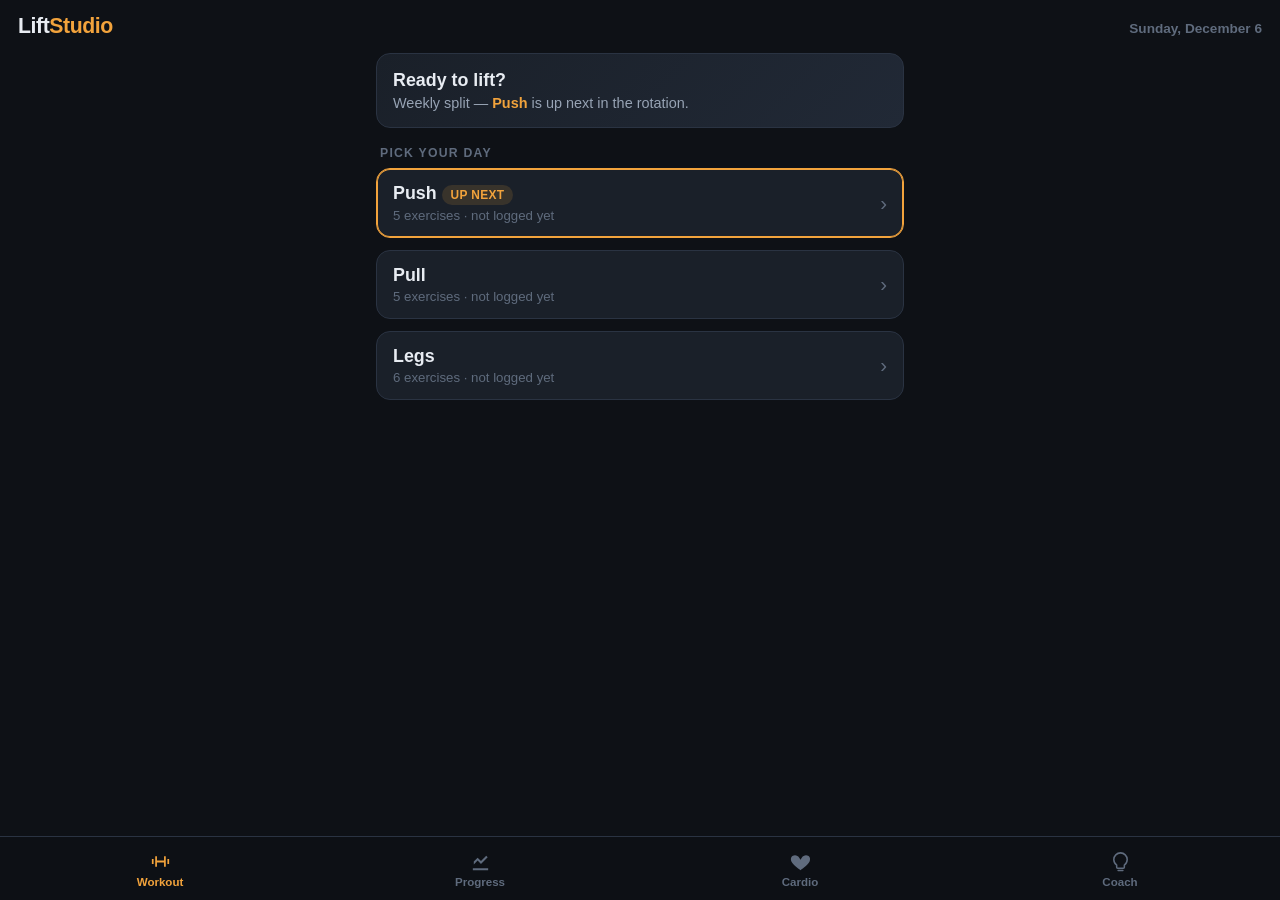
==== index.html @ c37a9b6c "Initial publish: lift-studio for GitHub Pages Co-Authored-By: Claude Opus 5.5 <noreply@anthropic.com" ====
<!DOCTYPE html>
<html lang="en">
<head>
<meta charset="UTF-8">
<meta name="viewport" content="width=device-width, initial-scale=1.0, maximum-scale=1.0, user-scalable=no, viewport-fit=cover">
<meta name="theme-color" content="#0e1116">
<meta name="apple-mobile-web-app-capable" content="yes">
<meta name="mobile-web-app-capable" content="yes">
<meta name="apple-mobile-web-app-status-bar-style" content="black-translucent">
<meta name="apple-mobile-web-app-title" content="Lift Studio">
<meta name="application-name" content="Lift Studio">
<link rel="manifest" href="manifest.webmanifest">
<link rel="icon" type="image/png" sizes="192x192" href="icons/icon-192.png">
<link rel="apple-touch-icon" sizes="180x180" href="icons/apple-touch-icon.png">
<title>Lift Studio</title>
<link rel="stylesheet" href="styles.css">
</head>
<body>
<header class="topbar">
  <div class="brand">Lift<span>Studio</span></div>
  <div class="topbar-date" id="topbarDate"></div>
</header>

<main id="view" class="view"></main>

<div id="restBar" class="rest-bar hidden">
  <div class="rest-info">
    <div class="rest-label">REST</div>
    <div class="rest-time" id="restTime">1:30</div>
  </div>
  <div class="rest-progress"><div class="rest-progress-fill" id="restFill"></div></div>
  <div class="rest-actions">
    <button class="btn-ghost" id="restPlus">+30s</button>
    <button class="btn-ghost" id="restSkip">Skip</button>
  </div>
</div>

<nav class="tabbar">
  <button class="tab active" data-tab="workout">
    <svg viewBox="0 0 24 24"><path d="M6.5 6.5h1.8v11H6.5zm9.2 0h1.8v11h-1.8zM3 9.5h1.8v5H3zm16.2 0H21v5h-1.8zM8.3 11h7.4v2H8.3z"/></svg>
    <span>Workout</span>
  </button>
  <button class="tab" data-tab="progress">
    <svg viewBox="0 0 24 24"><path d="M4 19h16v2H4zM5 12l4-4 3.5 3.5L18 6l1.5 1.5-7 7L9 11l-4 4z"/></svg>
    <span>Progress</span>
  </button>
  <button class="tab" data-tab="cardio">
    <svg viewBox="0 0 24 24"><path d="M12 21s-7.5-4.9-9.5-9C1 8.5 3 5.5 6.2 5.5c1.9 0 3.4 1 4.3 2.4l1.5 2.3 1.5-2.3c.9-1.4 2.4-2.4 4.3-2.4 3.2 0 5.2 3 3.7 6.5-2 4.1-9.5 9-9.5 9z"/></svg>
    <span>Cardio</span>
  </button>
  <button class="tab" data-tab="coach">
    <svg viewBox="0 0 24 24"><path d="M12 3a7 7 0 0 0-7 7c0 2.4 1.2 4.5 3 5.7V18a1 1 0 0 0 1 1h6a1 1 0 0 0 1-1v-2.3c1.8-1.2 3-3.3 3-5.7a7 7 0 0 0-7-7zM9.5 21.5h5" stroke-width="1.6" fill="none" stroke="currentColor" stroke-linecap="round"/></svg>
    <span>Coach</span>
  </button>
</nav>

<div id="modalRoot"></div>

<script src="program.js"></script>
<script src="app.js"></script>
<script>
  // Offline support: only register over https (GitHub Pages) or localhost.
  if ('serviceWorker' in navigator &&
      (location.protocol === 'https:' || ['localhost', '127.0.0.1', '[::1]'].includes(location.hostname))) {
    window.addEventListener('load', () => {
      navigator.serviceWorker.register('sw.js', { scope: './' }).catch(err => console.warn('SW registration failed', err));
    });
  }
</script>
</body>
</html>
---- styles.css ----
/* Lift Studio — mobile-first, dark, dependency-free */
:root {
  --bg: #0e1116;
  --bg-2: #151a22;
  --card: #1a2029;
  --card-2: #212936;
  --line: #2a3342;
  --text: #e8ecf2;
  --text-dim: #97a3b4;
  --text-faint: #5f6b7d;
  --accent: #f2a33c;      /* amber — plates & progress */
  --accent-soft: rgba(242,163,60,.14);
  --green: #4cc38a;
  --green-soft: rgba(76,195,138,.14);
  --blue: #5ea2ef;
  --blue-soft: rgba(94,162,239,.14);
  --red: #e5645f;
  --red-soft: rgba(229,100,95,.14);
  --radius: 14px;
  --tabbar-h: 64px;
}

* { margin: 0; padding: 0; box-sizing: border-box; -webkit-tap-highlight-color: transparent; }
html { font-size: 16px; }
body {
  font-family: -apple-system, BlinkMacSystemFont, "SF Pro Text", "Segoe UI", Roboto, sans-serif;
  background: var(--bg);
  color: var(--text);
  min-height: 100dvh;
  padding-bottom: calc(var(--tabbar-h) + env(safe-area-inset-bottom));
  padding-left: env(safe-area-inset-left);
  padding-right: env(safe-area-inset-right);
  user-select: none;
  -webkit-user-select: none;
}
input, textarea { user-select: text; -webkit-user-select: text; }

/* ---------- chrome ---------- */
.topbar {
  display: flex; align-items: baseline; justify-content: space-between;
  padding: calc(14px + env(safe-area-inset-top)) 18px 10px;
  position: sticky; top: 0; z-index: 20;
  background: linear-gradient(var(--bg) 75%, transparent);
}
.brand { font-size: 1.25rem; font-weight: 800; letter-spacing: -.02em; }
.brand span { color: var(--accent); font-weight: 800; }
.topbar-date { color: var(--text-faint); font-size: .8rem; font-weight: 600; }

.tabbar {
  position: fixed; bottom: 0; left: 0; right: 0; z-index: 30;
  height: calc(var(--tabbar-h) + env(safe-area-inset-bottom));
  padding-bottom: env(safe-area-inset-bottom);
  display: flex;
  background: rgba(14,17,22,.92);
  backdrop-filter: blur(14px);
  border-top: 1px solid var(--line);
}
.tab {
  flex: 1; display: flex; flex-direction: column; align-items: center; justify-content: center; gap: 3px;
  background: none; border: none; color: var(--text-faint); font-size: .68rem; font-weight: 700;
  cursor: pointer; font-family: inherit;
}
.tab svg { width: 23px; height: 23px; fill: currentColor; }
.tab.active { color: var(--accent); }

.view { padding: 4px 16px 24px; max-width: 560px; margin: 0 auto; }

/* ---------- shared ---------- */
.card {
  background: var(--card); border: 1px solid var(--line); border-radius: var(--radius);
  padding: 14px 16px; margin-bottom: 12px;
}
.section-title {
  font-size: .72rem; font-weight: 800; letter-spacing: .1em; text-transform: uppercase;
  color: var(--text-faint); margin: 18px 4px 8px;
}
.btn {
  display: inline-flex; align-items: center; justify-content: center; gap: 6px;
  background: var(--accent); color: #17110a; border: none; border-radius: 12px;
  font: inherit; font-weight: 800; font-size: .95rem; padding: 13px 18px; cursor: pointer;
  width: 100%;
}
.btn:active { transform: scale(.985); }
.btn.secondary { background: var(--card-2); color: var(--text); border: 1px solid var(--line); }
.btn.danger { background: var(--red-soft); color: var(--red); }
.btn-ghost {
  background: none; border: 1px solid var(--line); border-radius: 10px; color: var(--text-dim);
  font: inherit; font-weight: 700; font-size: .82rem; padding: 8px 12px; cursor: pointer;
}
.btn-row { display: flex; gap: 10px; }
.btn-row .btn { flex: 1; }
.hidden { display: none !important; }
.muted { color: var(--text-dim); font-size: .85rem; }
.faint { color: var(--text-faint); font-size: .8rem; }

.pill {
  display: inline-block; padding: 3px 9px; border-radius: 999px;
  font-size: .7rem; font-weight: 800; letter-spacing: .03em;
}
.pill.amber { background: var(--accent-soft); color: var(--accent); }
.pill.green { background: var(--green-soft); color: var(--green); }
.pill.blue  { background: var(--blue-soft);  color: var(--blue); }
.pill.red   { background: var(--red-soft);   color: var(--red); }
.pill.gray  { background: var(--card-2); color: var(--text-dim); }

/* ---------- day picker ---------- */
.day-card {
  display: flex; align-items: center; justify-content: space-between; gap: 12px;
  cursor: pointer;
}
.day-card.suggested { border-color: var(--accent); box-shadow: 0 0 0 1px var(--accent) inset; }
.day-card h3 { font-size: 1.05rem; font-weight: 800; }
.day-card .day-meta { color: var(--text-faint); font-size: .78rem; margin-top: 3px; }
.day-arrow { color: var(--text-faint); font-size: 1.2rem; }

.hero {
  background: linear-gradient(135deg, var(--card) 0%, var(--card-2) 100%);
  border: 1px solid var(--line); border-radius: var(--radius);
  padding: 16px; margin-bottom: 14px;
}
.hero h2 { font-size: 1.05rem; margin-bottom: 4px; }

/* ---------- active workout ---------- */
.workout-head {
  display: flex; align-items: center; justify-content: space-between; margin: 6px 2px 12px;
}
.workout-head h2 { font-size: 1.3rem; font-weight: 800; }
.ex-card { padding: 0; overflow: hidden; }
.ex-head { padding: 13px 15px 4px; cursor: pointer; }
.ex-title-row { display: flex; justify-content: space-between; align-items: baseline; gap: 8px; }
.ex-name { font-weight: 800; font-size: .98rem; }
.ex-target { color: var(--accent); font-weight: 800; font-size: .95rem; white-space: nowrap; }
.ex-sub { display: flex; gap: 8px; flex-wrap: wrap; align-items: center; margin-top: 4px; color: var(--text-dim); font-size: .8rem; }
.plate-math { color: var(--text-faint); font-size: .78rem; margin-top: 4px; }
.plate-math b { color: var(--text-dim); font-weight: 700; }
.ex-note-line { color: var(--blue); font-size: .78rem; margin-top: 4px; }

.set-dots { display: flex; gap: 8px; padding: 10px 15px 13px; flex-wrap: wrap; }
.set-dot {
  min-width: 52px; height: 44px; border-radius: 11px; border: 1.5px dashed var(--line);
  background: none; color: var(--text-faint); font: inherit; font-weight: 800; font-size: .9rem;
  cursor: pointer; display: flex; flex-direction: column; align-items: center; justify-content: center;
  padding: 0 8px;
}
.set-dot.next { border-style: solid; border-color: var(--accent); color: var(--accent); }
.set-dot.done { border-style: solid; border-color: transparent; background: var(--card-2); color: var(--text); }
.set-dot.done.e-easy  { box-shadow: inset 0 -3px 0 var(--green); }
.set-dot.done.e-solid { box-shadow: inset 0 -3px 0 var(--blue); }
.set-dot.done.e-grind { box-shadow: inset 0 -3px 0 var(--red); }
.set-dot small { font-size: .62rem; font-weight: 700; color: var(--text-faint); }

/* set logger (inline expand) */
.logger { border-top: 1px solid var(--line); background: var(--bg-2); padding: 14px 15px; }
.logger-row { display: flex; align-items: center; justify-content: space-between; gap: 10px; margin-bottom: 12px; }
.stepper { display: flex; align-items: center; gap: 2px; background: var(--card-2); border-radius: 12px; border: 1px solid var(--line); }
.stepper button {
  width: 46px; height: 48px; border: none; background: none; color: var(--accent);
  font-size: 1.4rem; font-weight: 800; cursor: pointer; font-family: inherit;
}
.stepper .stepper-val { min-width: 64px; text-align: center; font-weight: 800; font-size: 1.15rem; }
.stepper .stepper-val small { display: block; font-size: .62rem; color: var(--text-faint); font-weight: 700; letter-spacing: .05em; }
.effort-row { display: flex; gap: 8px; margin-bottom: 12px; }
.effort-btn {
  flex: 1; padding: 11px 0; border-radius: 11px; border: 1px solid var(--line); background: var(--card-2);
  color: var(--text-dim); font: inherit; font-weight: 800; font-size: .85rem; cursor: pointer;
}
.effort-btn.sel-easy  { background: var(--green-soft); border-color: var(--green); color: var(--green); }
.effort-btn.sel-solid { background: var(--blue-soft);  border-color: var(--blue);  color: var(--blue); }
.effort-btn.sel-grind { background: var(--red-soft);   border-color: var(--red);   color: var(--red); }
.logger textarea, .modal textarea, .modal input[type=text], .modal input[type=number], .cardio-form input, .cardio-form textarea {
  width: 100%; background: var(--card-2); border: 1px solid var(--line); border-radius: 10px;
  color: var(--text); font: inherit; font-size: .9rem; padding: 10px 12px; resize: none;
}
.logger textarea { margin-bottom: 12px; }

/* rest bar */
.rest-bar {
  position: fixed; left: 12px; right: 12px; bottom: calc(var(--tabbar-h) + env(safe-area-inset-bottom) + 10px);
  z-index: 40; background: var(--card-2); border: 1px solid var(--accent);
  border-radius: 14px; padding: 10px 14px;
  display: flex; align-items: center; gap: 12px;
  box-shadow: 0 8px 30px rgba(0,0,0,.5);
  max-width: 560px; margin: 0 auto;
}
.rest-label { font-size: .6rem; font-weight: 800; letter-spacing: .12em; color: var(--text-faint); }
.rest-time { font-size: 1.3rem; font-weight: 800; font-variant-numeric: tabular-nums; color: var(--accent); }
.rest-progress { flex: 1; height: 5px; border-radius: 3px; background: var(--line); overflow: hidden; }
.rest-progress-fill { height: 100%; background: var(--accent); width: 100%; transition: width 1s linear; }
.rest-actions { display: flex; gap: 6px; }

/* ---------- modal ---------- */
.modal-backdrop {
  position: fixed; inset: 0; background: rgba(0,0,0,.6); z-index: 50;
  display: flex; align-items: flex-end; justify-content: center;
}
.modal {
  background: var(--bg-2); border: 1px solid var(--line); border-radius: 20px 20px 0 0;
  padding: 20px 18px calc(20px + env(safe-area-inset-bottom));
  width: 100%; max-width: 560px; max-height: 86dvh; overflow-y: auto;
}
.modal h3 { font-size: 1.1rem; margin-bottom: 6px; }
.modal .muted { margin-bottom: 14px; }
.check-row { display: flex; gap: 8px; margin: 10px 0 16px; }

/* progression banners */
.prog-banner { border-radius: 12px; padding: 12px 14px; margin-bottom: 10px; font-size: .88rem; }
.prog-banner.up   { background: var(--green-soft); border: 1px solid var(--green); }
.prog-banner.down { background: var(--red-soft); border: 1px solid var(--red); }
.prog-banner.info { background: var(--blue-soft); border: 1px solid var(--blue); }
.prog-banner b { font-weight: 800; }
.prog-banner .prog-actions { display: flex; gap: 8px; margin-top: 10px; }
.prog-banner .btn-ghost { flex: 1; color: var(--text); }
.prog-banner .btn-ghost.primary { border-color: var(--green); color: var(--green); font-weight: 800; }
.prog-banner.down .btn-ghost.primary { border-color: var(--red); color: var(--red); }

/* ---------- progress tab ---------- */
.ex-picker { display: flex; gap: 8px; overflow-x: auto; padding: 4px 2px 10px; scrollbar-width: none; }
.ex-picker::-webkit-scrollbar { display: none; }
.chip {
  flex: 0 0 auto; padding: 8px 14px; border-radius: 999px; border: 1px solid var(--line);
  background: var(--card); color: var(--text-dim); font: inherit; font-size: .8rem; font-weight: 700; cursor: pointer;
  white-space: nowrap;
}
.chip.active { background: var(--accent-soft); border-color: var(--accent); color: var(--accent); }
.chart-wrap { margin: 4px 0 8px; }
.chart-wrap svg { width: 100%; height: auto; display: block; }
.stat-row { display: flex; gap: 10px; margin-bottom: 12px; }
.stat {
  flex: 1; background: var(--card); border: 1px solid var(--line); border-radius: 12px;
  padding: 10px 12px; text-align: center;
}
.stat .stat-val { font-size: 1.15rem; font-weight: 800; color: var(--text); }
.stat .stat-label { font-size: .64rem; font-weight: 700; letter-spacing: .06em; text-transform: uppercase; color: var(--text-faint); margin-top: 2px; }
.hist-item { cursor: pointer; }
.hist-head { display: flex; justify-content: space-between; align-items: baseline; }
.hist-detail { margin-top: 10px; border-top: 1px solid var(--line); padding-top: 10px; font-size: .84rem; color: var(--text-dim); }
.hist-detail div { margin-bottom: 4px; }

/* ---------- cardio ---------- */
.kind-row { display: flex; gap: 8px; flex-wrap: wrap; margin-bottom: 12px; }
.cardio-form .form-row { display: flex; gap: 10px; margin-bottom: 12px; }
.cardio-form label { display: block; font-size: .7rem; font-weight: 800; letter-spacing: .06em; text-transform: uppercase; color: var(--text-faint); margin-bottom: 5px; }
.cardio-form .form-row > div { flex: 1; }

/* ---------- coach ---------- */
.coach-pre {
  background: var(--card); border: 1px solid var(--line); border-radius: var(--radius);
  padding: 14px; font-family: ui-monospace, "SF Mono", Menlo, monospace; font-size: .72rem;
  color: var(--text-dim); white-space: pre-wrap; max-height: 300px; overflow-y: auto;
  user-select: text; -webkit-user-select: text;
}
.settings-row { display: flex; justify-content: space-between; align-items: center; padding: 10px 0; border-bottom: 1px solid var(--line); gap: 12px; }
.settings-row:last-child { border-bottom: none; }
.settings-row .s-label { font-size: .88rem; font-weight: 600; }
.settings-row .s-sub { color: var(--text-faint); font-size: .74rem; margin-top: 2px; }
.settings-row input { width: 130px; text-align: right; background: var(--card-2); border: 1px solid var(--line); border-radius: 8px; color: var(--text); font: inherit; font-size: .85rem; padding: 7px 10px; }

.toast {
  position: fixed; left: 50%; transform: translateX(-50%);
  bottom: calc(var(--tabbar-h) + env(safe-area-inset-bottom) + 14px);
  background: var(--card-2); border: 1px solid var(--green); color: var(--text);
  padding: 10px 18px; border-radius: 999px; font-size: .85rem; font-weight: 700; z-index: 60;
  animation: toastin .2s ease;
}
@keyframes toastin { from { opacity: 0; transform: translateX(-50%) translateY(8px); } }

@media (min-width: 700px) {
  html { font-size: 17px; }
  .modal-backdrop { align-items: center; }
  .modal { border-radius: 20px; }
}
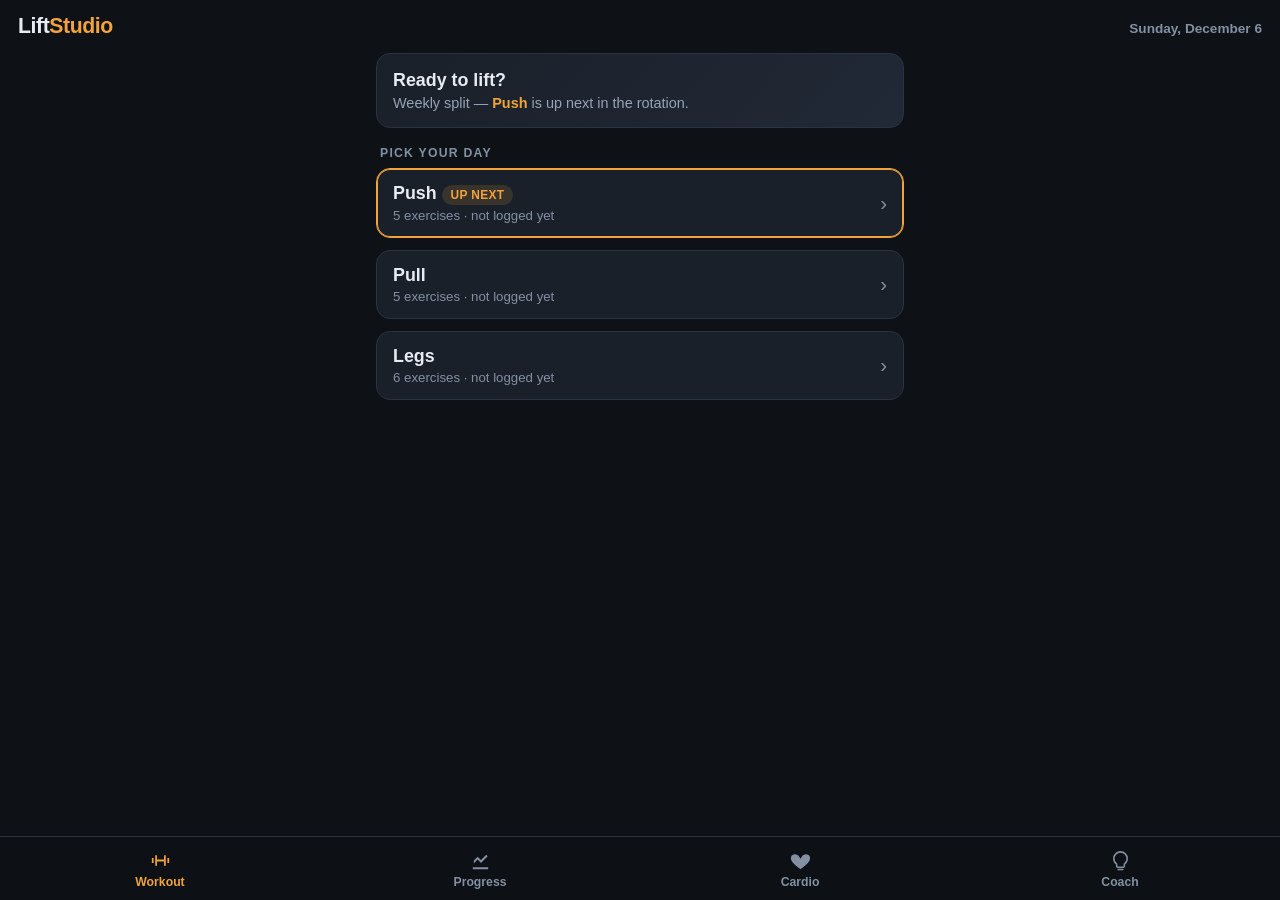
==== commit 796c4135: "Design and accessibility pass: contrast, tap targets, steppers, dialogs - --text-faint raised to #83" ====
--- a/index.html
+++ b/index.html
@@ -2,7 +2,8 @@
 <html lang="en">
 <head>
 <meta charset="UTF-8">
-<meta name="viewport" content="width=device-width, initial-scale=1.0, maximum-scale=1.0, user-scalable=no, viewport-fit=cover">
+<meta name="viewport" content="width=device-width, initial-scale=1, viewport-fit=cover">
+<meta name="color-scheme" content="dark">
 <meta name="theme-color" content="#0e1116">
 <meta name="apple-mobile-web-app-capable" content="yes">
 <meta name="mobile-web-app-capable" content="yes">
@@ -23,38 +24,39 @@
 
 <main id="view" class="view"></main>
 
-<div id="restBar" class="rest-bar hidden">
+<div id="restBar" class="rest-bar hidden" role="timer" aria-label="Rest timer">
   <div class="rest-info">
     <div class="rest-label">REST</div>
     <div class="rest-time" id="restTime">1:30</div>
   </div>
   <div class="rest-progress"><div class="rest-progress-fill" id="restFill"></div></div>
   <div class="rest-actions">
-    <button class="btn-ghost" id="restPlus">+30s</button>
-    <button class="btn-ghost" id="restSkip">Skip</button>
+    <button class="btn-ghost" id="restPlus" aria-label="Add 30 seconds">+30s</button>
+    <button class="btn-ghost" id="restSkip" aria-label="Skip rest">Skip</button>
   </div>
 </div>
 
-<nav class="tabbar">
-  <button class="tab active" data-tab="workout">
-    <svg viewBox="0 0 24 24"><path d="M6.5 6.5h1.8v11H6.5zm9.2 0h1.8v11h-1.8zM3 9.5h1.8v5H3zm16.2 0H21v5h-1.8zM8.3 11h7.4v2H8.3z"/></svg>
+<nav class="tabbar" aria-label="Sections">
+  <button class="tab active" data-tab="workout" aria-current="page">
+    <svg viewBox="0 0 24 24" aria-hidden="true" focusable="false"><path d="M6.5 6.5h1.8v11H6.5zm9.2 0h1.8v11h-1.8zM3 9.5h1.8v5H3zm16.2 0H21v5h-1.8zM8.3 11h7.4v2H8.3z"/></svg>
     <span>Workout</span>
   </button>
   <button class="tab" data-tab="progress">
-    <svg viewBox="0 0 24 24"><path d="M4 19h16v2H4zM5 12l4-4 3.5 3.5L18 6l1.5 1.5-7 7L9 11l-4 4z"/></svg>
+    <svg viewBox="0 0 24 24" aria-hidden="true" focusable="false"><path d="M4 19h16v2H4zM5 12l4-4 3.5 3.5L18 6l1.5 1.5-7 7L9 11l-4 4z"/></svg>
     <span>Progress</span>
   </button>
   <button class="tab" data-tab="cardio">
-    <svg viewBox="0 0 24 24"><path d="M12 21s-7.5-4.9-9.5-9C1 8.5 3 5.5 6.2 5.5c1.9 0 3.4 1 4.3 2.4l1.5 2.3 1.5-2.3c.9-1.4 2.4-2.4 4.3-2.4 3.2 0 5.2 3 3.7 6.5-2 4.1-9.5 9-9.5 9z"/></svg>
+    <svg viewBox="0 0 24 24" aria-hidden="true" focusable="false"><path d="M12 21s-7.5-4.9-9.5-9C1 8.5 3 5.5 6.2 5.5c1.9 0 3.4 1 4.3 2.4l1.5 2.3 1.5-2.3c.9-1.4 2.4-2.4 4.3-2.4 3.2 0 5.2 3 3.7 6.5-2 4.1-9.5 9-9.5 9z"/></svg>
     <span>Cardio</span>
   </button>
   <button class="tab" data-tab="coach">
-    <svg viewBox="0 0 24 24"><path d="M12 3a7 7 0 0 0-7 7c0 2.4 1.2 4.5 3 5.7V18a1 1 0 0 0 1 1h6a1 1 0 0 0 1-1v-2.3c1.8-1.2 3-3.3 3-5.7a7 7 0 0 0-7-7zM9.5 21.5h5" stroke-width="1.6" fill="none" stroke="currentColor" stroke-linecap="round"/></svg>
+    <svg viewBox="0 0 24 24" aria-hidden="true" focusable="false"><path d="M12 3a7 7 0 0 0-7 7c0 2.4 1.2 4.5 3 5.7V18a1 1 0 0 0 1 1h6a1 1 0 0 0 1-1v-2.3c1.8-1.2 3-3.3 3-5.7a7 7 0 0 0-7-7zM9.5 21.5h5" stroke-width="1.6" fill="none" stroke="currentColor" stroke-linecap="round"/></svg>
     <span>Coach</span>
   </button>
 </nav>
 
 <div id="modalRoot"></div>
+<div id="srLive" class="sr-only" aria-live="assertive"></div>
 
 <script src="program.js"></script>
 <script src="app.js"></script>
--- a/styles.css
+++ b/styles.css
@@ -5,9 +5,10 @@
   --card: #1a2029;
   --card-2: #212936;
   --line: #2a3342;
+  --line-strong: #3d4859; /* >= 3:1 non-text contrast for pending set slots */
   --text: #e8ecf2;
   --text-dim: #97a3b4;
-  --text-faint: #5f6b7d;
+  --text-faint: #8390a3;  /* >= 4.5:1 on --card / --card-2 */
   --accent: #f2a33c;      /* amber — plates & progress */
   --accent-soft: rgba(242,163,60,.14);
   --green: #4cc38a;
@@ -18,6 +19,7 @@
   --red-soft: rgba(229,100,95,.14);
   --radius: 14px;
   --tabbar-h: 64px;
+  color-scheme: dark;
 }
 
 * { margin: 0; padding: 0; box-sizing: border-box; -webkit-tap-highlight-color: transparent; }
@@ -57,7 +59,7 @@
 }
 .tab {
   flex: 1; display: flex; flex-direction: column; align-items: center; justify-content: center; gap: 3px;
-  background: none; border: none; color: var(--text-faint); font-size: .68rem; font-weight: 700;
+  background: none; border: none; color: var(--text-faint); font-size: .72rem; font-weight: 700; position: relative;
   cursor: pointer; font-family: inherit;
 }
 .tab svg { width: 23px; height: 23px; fill: currentColor; }
@@ -85,7 +87,7 @@
 .btn.danger { background: var(--red-soft); color: var(--red); }
 .btn-ghost {
   background: none; border: 1px solid var(--line); border-radius: 10px; color: var(--text-dim);
-  font: inherit; font-weight: 700; font-size: .82rem; padding: 8px 12px; cursor: pointer;
+  font: inherit; font-weight: 700; font-size: .82rem; padding: 10px 14px; min-height: 44px; cursor: pointer;
 }
 .btn-row { display: flex; gap: 10px; }
 .btn-row .btn { flex: 1; }
@@ -137,8 +139,8 @@
 
 .set-dots { display: flex; gap: 8px; padding: 10px 15px 13px; flex-wrap: wrap; }
 .set-dot {
-  min-width: 52px; height: 44px; border-radius: 11px; border: 1.5px dashed var(--line);
-  background: none; color: var(--text-faint); font: inherit; font-weight: 800; font-size: .9rem;
+  min-width: 52px; height: 44px; border-radius: 11px; border: 1.5px dashed var(--line-strong);
+  background: none; color: var(--text-dim); font: inherit; font-weight: 800; font-size: .9rem;
   cursor: pointer; display: flex; flex-direction: column; align-items: center; justify-content: center;
   padding: 0 8px;
 }
@@ -151,17 +153,17 @@
 
 /* set logger (inline expand) */
 .logger { border-top: 1px solid var(--line); background: var(--bg-2); padding: 14px 15px; }
-.logger-row { display: flex; align-items: center; justify-content: space-between; gap: 10px; margin-bottom: 12px; }
-.stepper { display: flex; align-items: center; gap: 2px; background: var(--card-2); border-radius: 12px; border: 1px solid var(--line); }
+.logger-row { display: flex; align-items: center; gap: 8px; margin-bottom: 12px; }
+.stepper { display: flex; align-items: center; justify-content: space-between; gap: 2px; flex: 1; min-width: 0; background: var(--card-2); border-radius: 12px; border: 1px solid var(--line); }
 .stepper button {
-  width: 46px; height: 48px; border: none; background: none; color: var(--accent);
+  width: 44px; flex: 0 0 44px; height: 48px; border: none; background: none; color: var(--accent);
   font-size: 1.4rem; font-weight: 800; cursor: pointer; font-family: inherit;
 }
-.stepper .stepper-val { min-width: 64px; text-align: center; font-weight: 800; font-size: 1.15rem; }
+.stepper .stepper-val { min-width: 0; flex: 1; text-align: center; font-weight: 800; font-size: 1.15rem; }
 .stepper .stepper-val small { display: block; font-size: .62rem; color: var(--text-faint); font-weight: 700; letter-spacing: .05em; }
 .effort-row { display: flex; gap: 8px; margin-bottom: 12px; }
 .effort-btn {
-  flex: 1; padding: 11px 0; border-radius: 11px; border: 1px solid var(--line); background: var(--card-2);
+  flex: 1; padding: 11px 0; min-height: 46px; border-radius: 11px; border: 1px solid var(--line); background: var(--card-2);
   color: var(--text-dim); font: inherit; font-weight: 800; font-size: .85rem; cursor: pointer;
 }
 .effort-btn.sel-easy  { background: var(--green-soft); border-color: var(--green); color: var(--green); }
@@ -169,7 +171,7 @@
 .effort-btn.sel-grind { background: var(--red-soft);   border-color: var(--red);   color: var(--red); }
 .logger textarea, .modal textarea, .modal input[type=text], .modal input[type=number], .cardio-form input, .cardio-form textarea {
   width: 100%; background: var(--card-2); border: 1px solid var(--line); border-radius: 10px;
-  color: var(--text); font: inherit; font-size: .9rem; padding: 10px 12px; resize: none;
+  color: var(--text); font: inherit; font-size: 16px; padding: 10px 12px; min-height: 44px; resize: none; /* 16px stops iOS focus-zoom */
 }
 .logger textarea { margin-bottom: 12px; }
 
@@ -217,7 +219,7 @@
 .ex-picker { display: flex; gap: 8px; overflow-x: auto; padding: 4px 2px 10px; scrollbar-width: none; }
 .ex-picker::-webkit-scrollbar { display: none; }
 .chip {
-  flex: 0 0 auto; padding: 8px 14px; border-radius: 999px; border: 1px solid var(--line);
+  flex: 0 0 auto; padding: 10px 16px; min-height: 40px; border-radius: 999px; border: 1px solid var(--line);
   background: var(--card); color: var(--text-dim); font: inherit; font-size: .8rem; font-weight: 700; cursor: pointer;
   white-space: nowrap;
 }
@@ -253,7 +255,7 @@
 .settings-row:last-child { border-bottom: none; }
 .settings-row .s-label { font-size: .88rem; font-weight: 600; }
 .settings-row .s-sub { color: var(--text-faint); font-size: .74rem; margin-top: 2px; }
-.settings-row input { width: 130px; text-align: right; background: var(--card-2); border: 1px solid var(--line); border-radius: 8px; color: var(--text); font: inherit; font-size: .85rem; padding: 7px 10px; }
+.settings-row input { width: 130px; text-align: right; background: var(--card-2); border: 1px solid var(--line); border-radius: 8px; color: var(--text); font: inherit; font-size: 16px; padding: 7px 10px; min-height: 44px; }
 
 .toast {
   position: fixed; left: 50%; transform: translateX(-50%);
@@ -269,3 +271,43 @@
   .modal-backdrop { align-items: center; }
   .modal { border-radius: 20px; }
 }
+
+/* ---------- data-safety banner ---------- */
+.banner { border-radius: var(--radius); padding: 12px 14px; margin: 4px 0 12px; font-size: .85rem; line-height: 1.4; color: var(--text); }
+.banner.danger { background: var(--red-soft); border: 1px solid var(--red); }
+.banner b { display: block; margin-bottom: 2px; }
+.link { color: var(--accent); font-weight: 700; }
+.banner.warn { background: var(--accent-soft); border: 1px solid var(--accent); }
+.set-dot.extra { border-style: solid; border-color: var(--line); color: var(--text-dim); font-size: 1.2rem; }
+.btn-ghost.danger { color: var(--red); border-color: var(--red); }
+
+/* keep the rest bar from covering the bottom of the page (Finish workout) */
+body.resting { padding-bottom: calc(var(--tabbar-h) + env(safe-area-inset-bottom) + 84px); }
+body.resting .toast { bottom: calc(var(--tabbar-h) + env(safe-area-inset-bottom) + 90px); }
+.sr-only { position: absolute; width: 1px; height: 1px; padding: 0; margin: -1px; overflow: hidden; clip: rect(0 0 0 0); white-space: nowrap; border: 0; }
+
+/* ---------- a11y / polish ---------- */
+.rest-actions .btn-ghost { min-width: 56px; }
+.cardio-form input, .settings-row input { min-height: 44px; }
+input[type=number] { -moz-appearance: textfield; appearance: textfield; }
+input[type=number]::-webkit-inner-spin-button, input[type=number]::-webkit-outer-spin-button { -webkit-appearance: none; margin: 0; }
+/* day cards / history rows are real buttons now — reset UA button styles */
+button.day-card, button.hist-toggle {
+  width: 100%; text-align: left; font: inherit; color: inherit; cursor: pointer;
+}
+button.hist-toggle { background: none; border: none; padding: 0; display: flex; gap: 8px; }
+.hist-actions { display: flex; justify-content: flex-end; margin-top: 8px; }
+.cardio-item .hist-actions { margin-top: 6px; }
+:focus-visible { outline: 2px solid var(--accent); outline-offset: 2px; }
+/* amber dot on the Workout tab while a session is open */
+.tab.live::after {
+  content: ''; position: absolute; top: 10px; right: calc(50% - 16px);
+  width: 7px; height: 7px; border-radius: 50%; background: var(--accent);
+}
+@media (prefers-reduced-motion: reduce) {
+  *, *::before, *::after { animation: none !important; transition: none !important; scroll-behavior: auto !important; }
+}
+/* pinch-zoom stays available, but rapid double-taps on steppers must not zoom the page */
+html, button, a, [role=button] { touch-action: manipulation; }
+.day-card .day-title { display: block; font-size: 1.05rem; font-weight: 800; }
+.day-card .day-meta { display: block; }
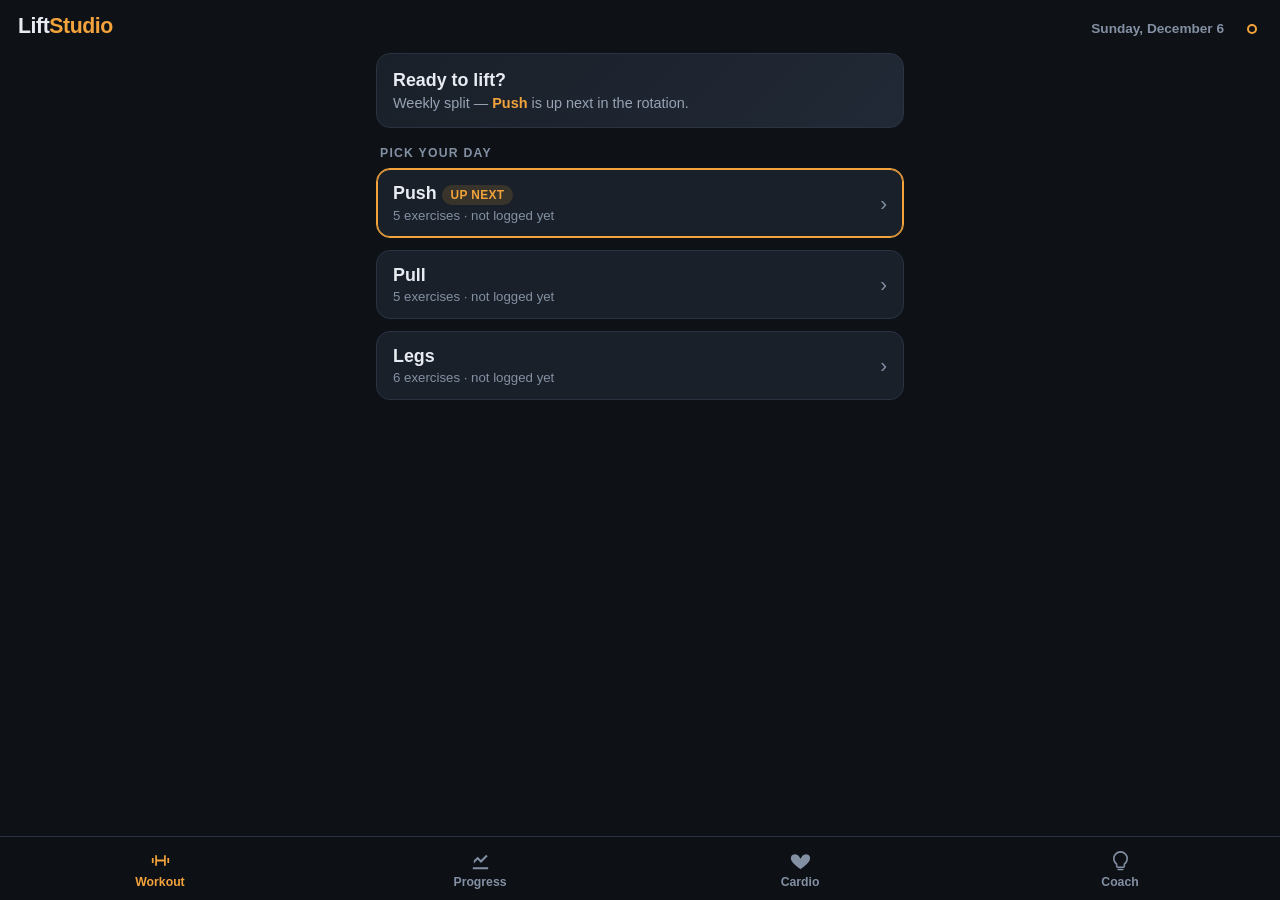
==== commit b2aa1beb: "Replace Dropbox sync with GitHub sync to Markdown files in studio-data Lift Studio now syncs to lift" ====
--- a/index.html
+++ b/index.html
@@ -19,7 +19,10 @@
 <body>
 <header class="topbar">
   <div class="brand">Lift<span>Studio</span></div>
-  <div class="topbar-date" id="topbarDate"></div>
+  <div class="topbar-right">
+    <div class="topbar-date" id="topbarDate"></div>
+    <button class="sync-dot hidden" id="syncDot" type="button" aria-label="Sync status"><span aria-hidden="true"></span></button>
+  </div>
 </header>
 
 <main id="view" class="view"></main>
@@ -58,7 +61,13 @@
 <div id="modalRoot"></div>
 <div id="srLive" class="sr-only" aria-live="assertive"></div>
 
+<script src="config.js"></script>
 <script src="program.js"></script>
+<script src="sync-merge.js"></script>
+<script src="state.js"></script>
+<script src="watch-import.js"></script>
+<script src="lift-md.js"></script>
+<script src="github-sync.js"></script>
 <script src="app.js"></script>
 <script>
   // Offline support: only register over https (GitHub Pages) or localhost.
--- a/styles.css
+++ b/styles.css
@@ -311,3 +311,47 @@
 html, button, a, [role=button] { touch-action: manipulation; }
 .day-card .day-title { display: block; font-size: 1.05rem; font-weight: 800; }
 .day-card .day-meta { display: block; }
+.cardio-form .form-row > div { min-width: 0; }
+.cardio-form input[type=date] { -webkit-appearance: none; appearance: none; display: block; min-width: 0; }
+
+/* ---------- github sync ---------- */
+.topbar-right { display: flex; align-items: center; gap: 6px; }
+.sync-dot {
+  width: 44px; height: 44px; margin: -14px -12px -14px 0; /* big tap target, small footprint */
+  display: inline-flex; align-items: center; justify-content: center;
+  background: none; border: none; border-radius: 50%; cursor: pointer;
+}
+.sync-dot > span, .sync-dot-inline {
+  display: inline-block; width: 10px; height: 10px; border-radius: 50%;
+  background: var(--text-faint); box-shadow: 0 0 0 3px var(--card-2);
+}
+.sync-dot-inline { width: 9px; height: 9px; margin-right: 8px; flex: none; box-shadow: none; }
+.s-synced > span, .sync-dot-inline.s-synced, .s-idle > span, .sync-dot-inline.s-idle { background: var(--green); }
+.s-syncing > span, .sync-dot-inline.s-syncing { background: var(--blue); animation: syncPulse 1s ease-in-out infinite alternate; }
+.s-offline > span, .sync-dot-inline.s-offline { background: var(--text-faint); }
+.s-error > span, .sync-dot-inline.s-error { background: var(--red); }
+.s-signedout > span, .sync-dot-inline.s-signedout { background: transparent; box-shadow: inset 0 0 0 2px var(--accent); }
+@keyframes syncPulse { from { opacity: 1; } to { opacity: .35; } }
+.sync-line { display: flex; align-items: center; flex-wrap: wrap; gap: 2px 0; margin-bottom: 6px; font-size: .92rem; }
+.sync-when { margin-left: auto; padding-left: 10px; }
+.sync-path { margin-top: 4px; overflow-wrap: anywhere; }
+.sync-err { color: var(--red); font-size: .8rem; margin: 2px 0 4px; overflow-wrap: anywhere; }
+.sync-hint { margin-top: 8px; }
+.sync-err:empty { display: none; }
+.sync-warn { color: var(--accent); font-size: .8rem; margin: 2px 0 4px; overflow-wrap: anywhere; }
+.sync-howto { margin: 0 0 12px; font-size: .85rem; color: var(--text-dim); }
+.sync-howto summary { cursor: pointer; font-weight: 700; color: var(--text); min-height: 32px; display: flex; align-items: center; }
+.sync-howto ol { margin: 6px 0 0; padding-left: 20px; }
+.sync-howto li { margin: 4px 0; overflow-wrap: anywhere; }
+.sync-card code { font-size: .78rem; background: var(--card-2); padding: 1px 5px; border-radius: 5px; }
+.sync-code-label { display: block; font-size: .82rem; font-weight: 700; color: var(--text-dim); margin-bottom: 6px; }
+.sync-card input[type=text], .sync-card input[type=password] {
+  width: 100%; background: var(--card-2); border: 1px solid var(--line); border-radius: 10px; color: var(--text);
+  font: inherit; font-size: 16px; padding: 10px 12px; min-height: 44px;
+}
+a.btn { text-decoration: none; }
+.link-btn {
+  display: block; width: 100%; text-align: center; margin-top: 10px; padding: 10px 0; min-height: 44px;
+  color: var(--accent); font-weight: 700; font-size: .85rem; text-decoration: none; background: none; border: none; cursor: pointer;
+}
+.backup-card .btn-row .btn-ghost { flex: 1; }
